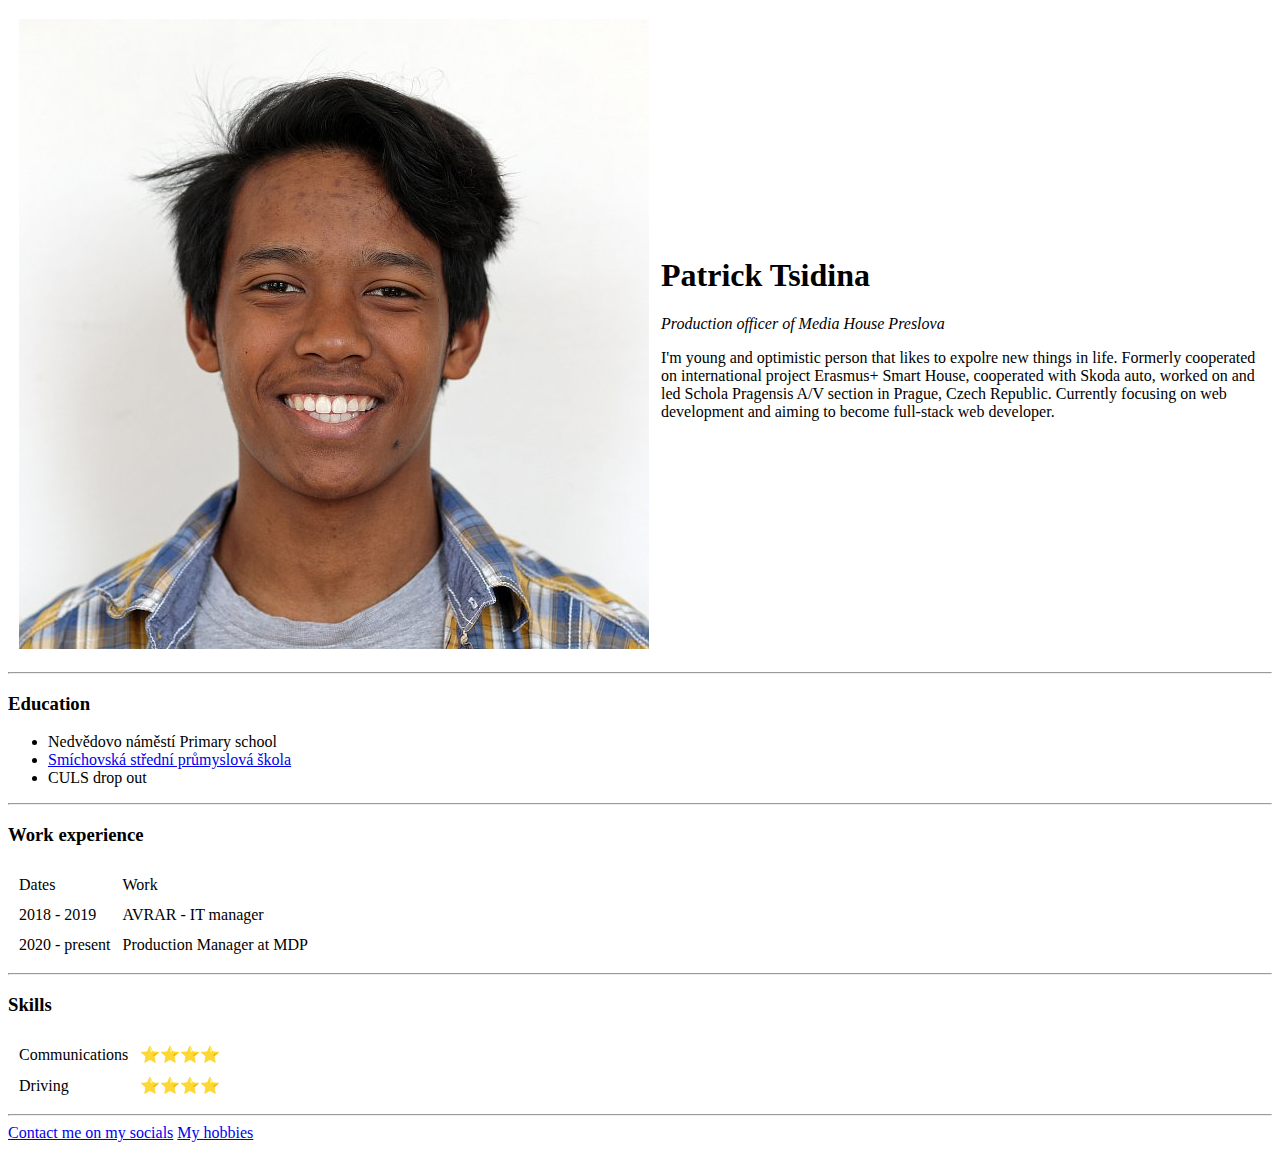
==== index.html @ 0da5a759 "Init cv files" ====
<!DOCTYPE html>
<html lang="en">
<head>
    <meta charset="UTF-8">
    <meta name="viewport" content="width=device-width, initial-scale=1.0">
    <title>Patrick's personal site</title>
</head>
<body>
    <table cellspacing="10">
        <tr>
            <td><img src="images/IMG_0551.JPG" alt="patrick profile picture"></td>
            <td>
                <h1>Patrick Tsidina</h1>
                <p><em>Production officer of Media House Preslova</em></p>
                <p>I'm young and optimistic person that likes to expolre new things in life. Formerly cooperated on international project Erasmus+ Smart House, 
                    cooperated with Skoda auto, worked on and led Schola Pragensis A/V section in Prague, Czech Republic. Currently focusing on web development
                    and aiming to become full-stack web developer.</p>
            </td>
        </tr>
    </table>
    <hr>
    <h3>Education</h3>
    <ul>
        <li>Nedvědovo náměstí Primary school</li>
        <li><a href="https://www.ssps.cz">Smíchovská střední průmyslová škola</a></li>
        <li>CULS drop out</li>
    </ul>
    <hr>
    <h3>Work experience</h3>
    <table cellspacing="10">
        <thead>
            <tr>
                <td>Dates</td>
                <td>Work</td>
            </tr>
        </thead>
        <tbody>
            <tr>
                <td>2018 - 2019</td>
                <td>AVRAR - IT manager</td>
            </tr>
            <tr>
                <td>2020 - present</td>
                <td>Production Manager at MDP</td>
            </tr>
        </tbody>
    </table>
    <hr>
    <h3>Skills</h3>
    <table cellspacing="10">
            <tr>
                <td>Communications</td>
                <td>⭐⭐⭐⭐</td>
            </tr>
            <tr>
                <td>Driving</td>
                <td>⭐⭐⭐⭐</td>
            </tr>
    </table>
    <hr>
    <a href="socials.html">Contact me on my socials</a>
    <a href="hobbies.html">My hobbies</a>
</body>
</html>
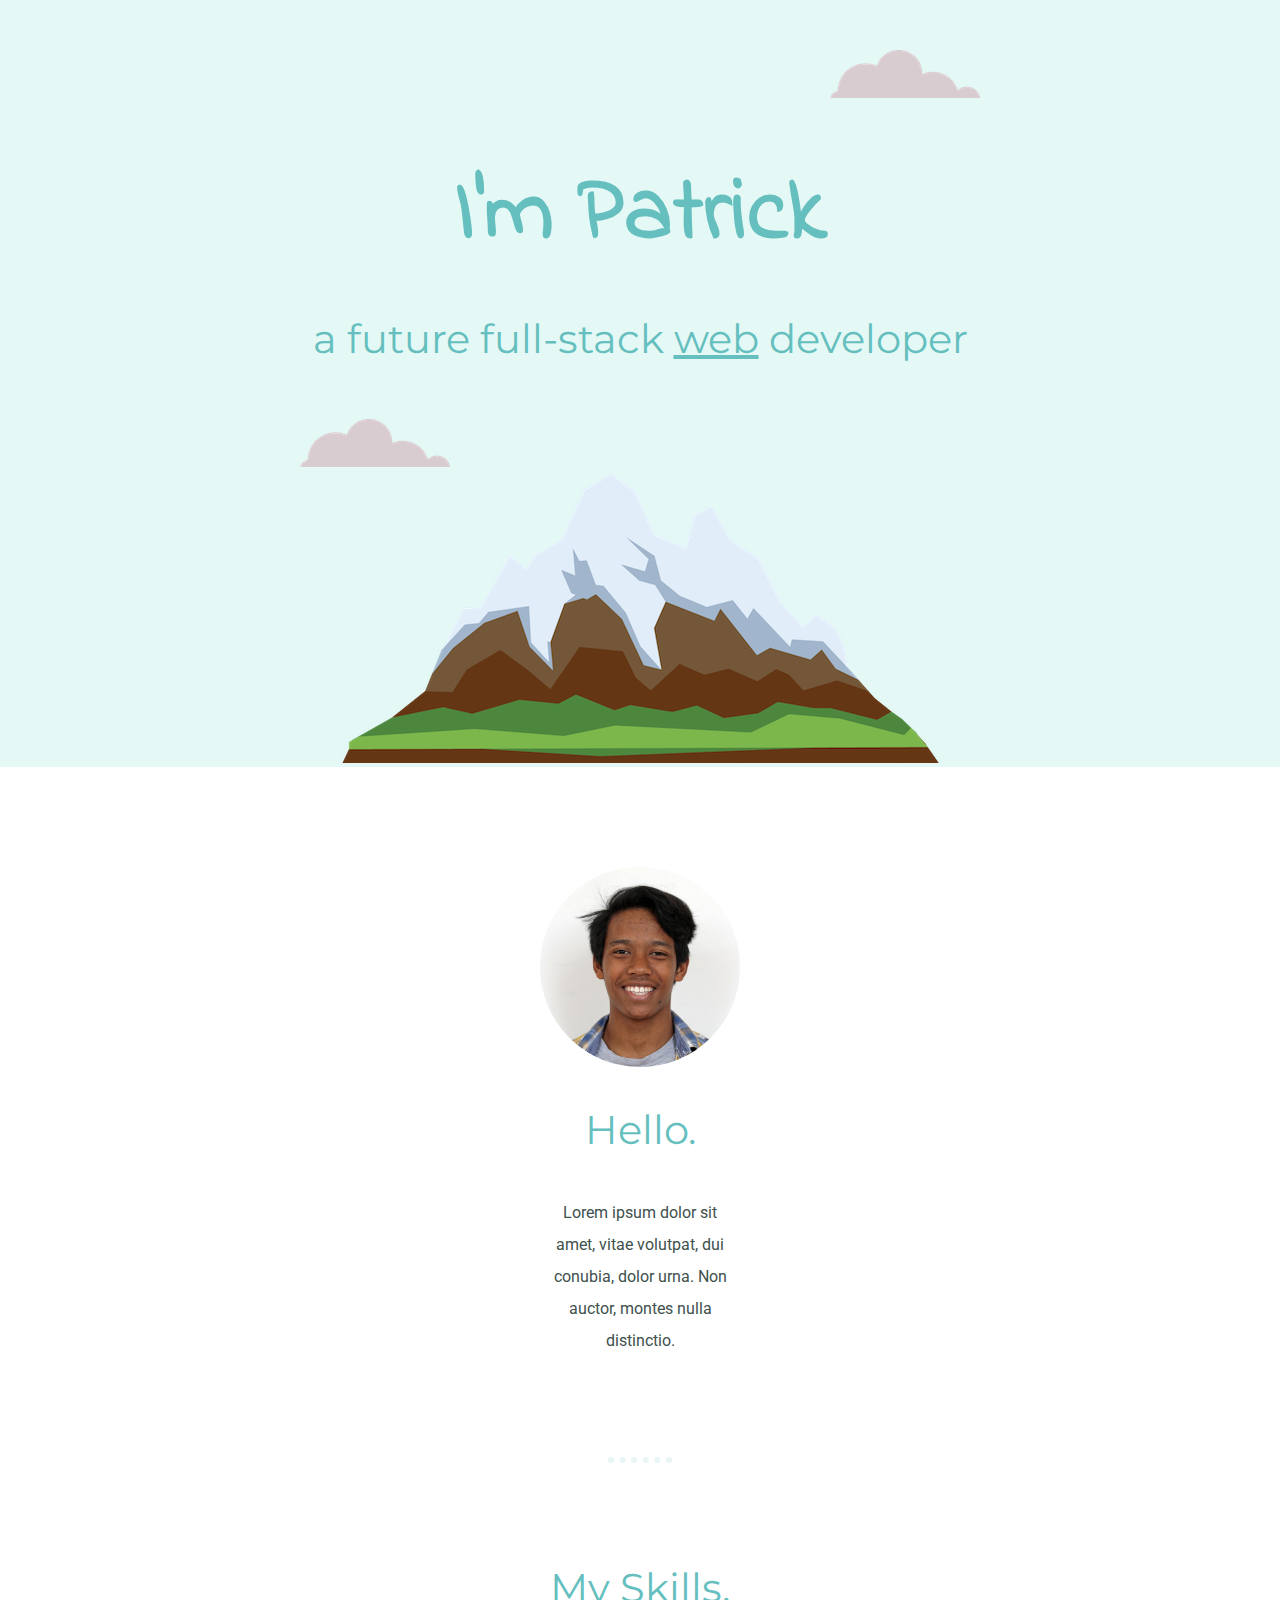
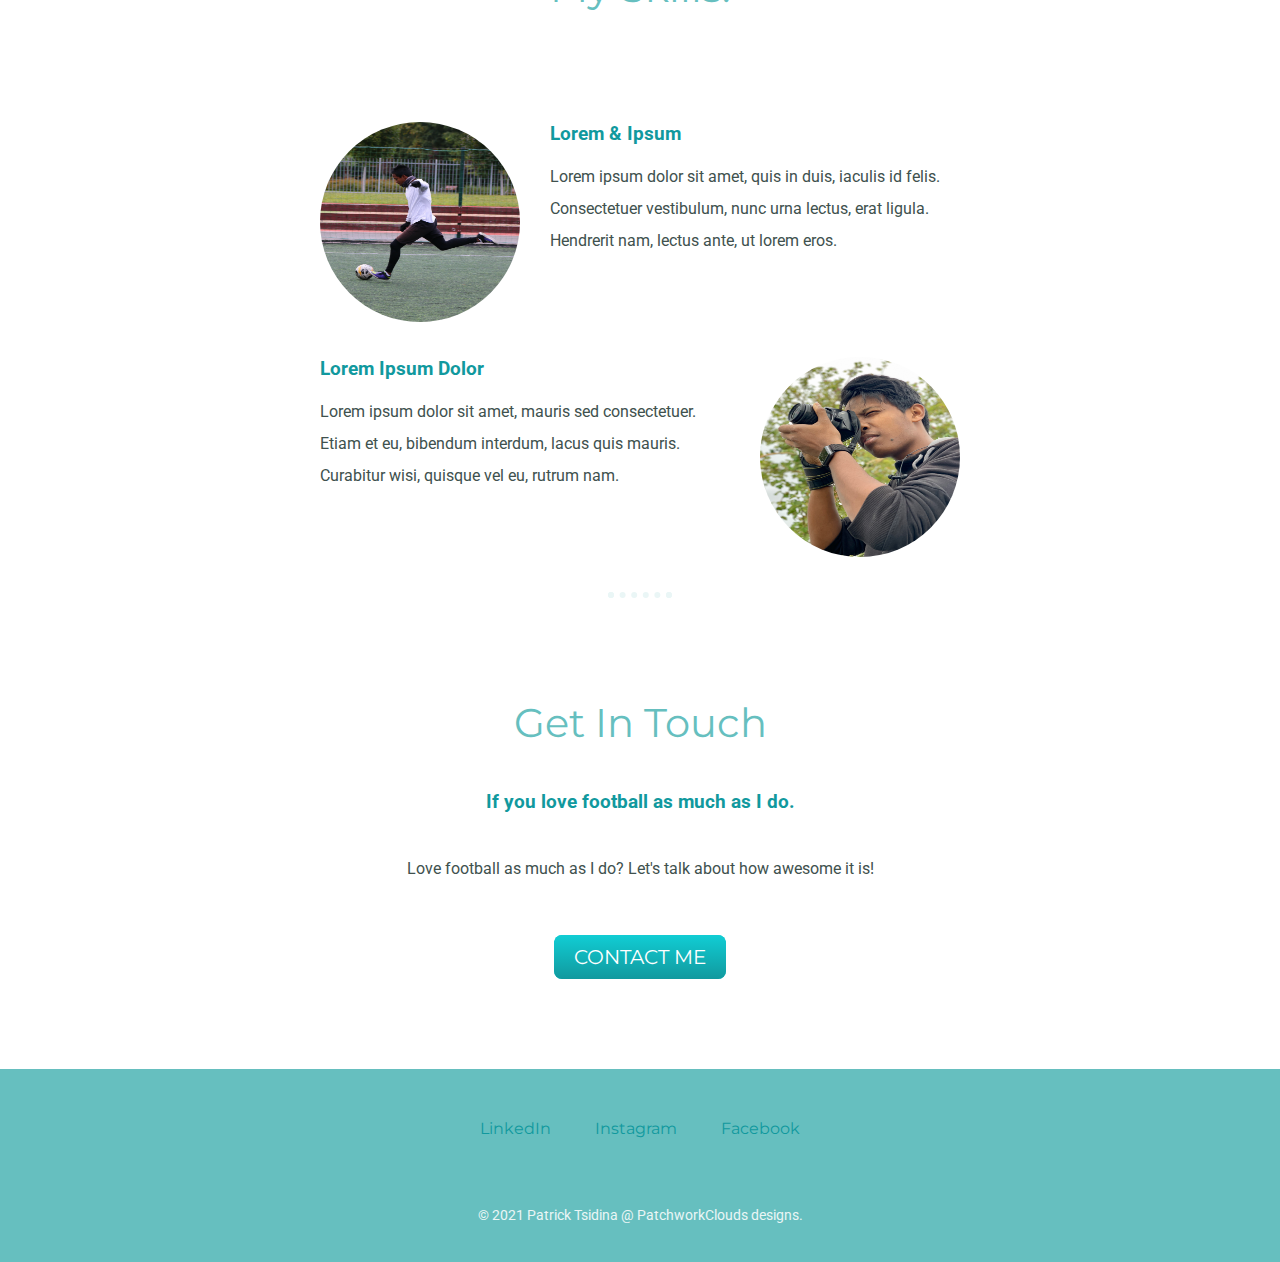
==== commit 11fce1af: "New site do not visit until further notice" ====
--- a/index.html
+++ b/index.html
@@ -1,64 +1,55 @@
 <!DOCTYPE html>
 <html lang="en">
-<head>
-    <meta charset="UTF-8">
-    <meta name="viewport" content="width=device-width, initial-scale=1.0">
-    <title>Patrick's personal site</title>
-</head>
-<body>
-    <table cellspacing="10">
-        <tr>
-            <td><img src="images/IMG_0551.JPG" alt="patrick profile picture"></td>
-            <td>
-                <h1>Patrick Tsidina</h1>
-                <p><em>Production officer of Media House Preslova</em></p>
-                <p>I'm young and optimistic person that likes to expolre new things in life. Formerly cooperated on international project Erasmus+ Smart House, 
-                    cooperated with Skoda auto, worked on and led Schola Pragensis A/V section in Prague, Czech Republic. Currently focusing on web development
-                    and aiming to become full-stack web developer.</p>
-            </td>
-        </tr>
-    </table>
-    <hr>
-    <h3>Education</h3>
-    <ul>
-        <li>Nedvědovo náměstí Primary school</li>
-        <li><a href="https://www.ssps.cz">Smíchovská střední průmyslová škola</a></li>
-        <li>CULS drop out</li>
-    </ul>
-    <hr>
-    <h3>Work experience</h3>
-    <table cellspacing="10">
-        <thead>
-            <tr>
-                <td>Dates</td>
-                <td>Work</td>
-            </tr>
-        </thead>
-        <tbody>
-            <tr>
-                <td>2018 - 2019</td>
-                <td>AVRAR - IT manager</td>
-            </tr>
-            <tr>
-                <td>2020 - present</td>
-                <td>Production Manager at MDP</td>
-            </tr>
-        </tbody>
-    </table>
-    <hr>
-    <h3>Skills</h3>
-    <table cellspacing="10">
-            <tr>
-                <td>Communications</td>
-                <td>⭐⭐⭐⭐</td>
-            </tr>
-            <tr>
-                <td>Driving</td>
-                <td>⭐⭐⭐⭐</td>
-            </tr>
-    </table>
-    <hr>
-    <a href="socials.html">Contact me on my socials</a>
-    <a href="hobbies.html">My hobbies</a>
-</body>
+    <head>
+        <meta charset="UTF-8">
+        <meta name="viewport" content="width=device-width, initial-scale=1.0">
+        <title>Patrick Tsidina</title>
+        <link rel="stylesheet" href="CSS/styles.css">
+        <link rel="icon" href="favicon.ico">
+        <link rel="preconnect" href="https://fonts.gstatic.com"> 
+        <link href="https://fonts.googleapis.com/css2?family=Indie+Flower&family=Montserrat:ital,wght@1,300&family=Roboto&display=swap" rel="stylesheet">
+    </head>
+    <body> 
+        <div class="top-container">
+            <img class="top-cloud" src="images/cloud.png" alt="cloud-img">
+            <h1>I'm Patrick</h1>
+            <h2>a future full-stack <span class="web">web</span> developer</h2>
+            <img class="bottom-cloud" src="images/cloud.png" alt="cloud-img">
+            <img src="images/mountain.png" alt="mountain-img">
+        </div>
+        <div class="middle-container">
+            <div class="profile">
+                <img class="beautifypic" src="images/patrick.JPG" alt="patrick-profile">
+                <h2>Hello.</h2>
+                <p class="intro">Lorem ipsum dolor sit amet, vitae volutpat, dui conubia, dolor urna. Non auctor, montes nulla distinctio.</p>
+            </div>
+            <hr>
+            <div class="skills">
+                <h2>My Skills.</h2>
+                <div class="skill-row">
+                    <img class="beautifypic football" src="images/football.JPG" alt="patrick-football">
+                    <h3>Lorem & Ipsum</h3>
+                    <p>Lorem ipsum dolor sit amet, quis in duis, iaculis id felis. Consectetuer vestibulum, nunc urna lectus, erat ligula. Hendrerit nam, lectus ante, ut lorem eros.</p>
+                </div>
+                <div class="skill-row">
+                    <img class="beautifypic photography" src="images/photography.jpg" alt="patrick-photography">
+                    <h3>Lorem Ipsum Dolor</h3>
+                    <p>Lorem ipsum dolor sit amet, mauris sed consectetuer. Etiam et eu, bibendum interdum, lacus quis mauris. Curabitur wisi, quisque vel eu, rutrum nam.</p>
+                </div>
+            </div>
+            <hr>
+            <div class="contact-me">
+                <h2>Get In Touch</h2>
+                <h3>If you love football as much as I do.</h3>
+                <p class="contact-message">Love football as much as I do? Let's talk about how awesome it is!</p>
+                <a class="btn" href="mailto:patricktsidina@icloud.com">CONTACT ME</a>
+              </div>
+        </div>         
+        <div class="bottom-container">
+            <a class="footer-link" href="https://www.linkedin.com/in/patricktsidina/">LinkedIn</a>
+            <a class="footer-link" href="https://www.instagram.com/patchworkclouds/">Instagram</a>
+            <a class="footer-link" href="https://www.facebook.com/iPaprick/">Facebook</a>
+            <p class="copyright">© 2021 Patrick Tsidina @ PatchworkClouds designs.</p>
+        </div>
+    </body>
 </html>--- a/CSS/styles.css
+++ b/CSS/styles.css
@@ -0,0 +1,127 @@
+body {
+  color: #40514e;
+  margin: 0;
+  text-align: center;
+  font-family: "Roboto", sans-serif;
+}
+h1 {
+  font-size: 5.625rem;
+  margin: 50px auto 0 auto;
+  font-family: "Indie Flower", cursive;
+  color: #66bfbf;
+}
+h2 {
+  font-family: "Montserrat", sans-serif;
+  font-size: 2.5rem;
+  font-weight: normal;
+  padding-bottom: 10px;
+  color: #66bfbf;
+}
+h3 {
+  color: #11999e;
+  margin: 0;
+  font-size: 1.2rem;
+}
+p {
+  line-height: 2;
+}
+a {
+  color: #11999e;
+  font-family: "Montserrat", sans-serif;
+  margin: 10px 20px;
+  text-decoration: none;
+}
+a:hover {
+  color: #eaf6f6;
+}
+hr {
+  border: dotted #eaf6f6 6px;
+  border-bottom: none;
+  width: 4%;
+  margin: 100px auto;
+}
+.top-container {
+  background-color: #e4f9f5;
+  position: relative;
+  padding-top: 100px;
+}
+.middle-container {
+  margin: 100px 0;
+}
+.bottom-container {
+  background-color: #66bfbf;
+  padding: 50px 0 20px;
+}
+.web {
+  text-decoration: underline;
+}
+.intro {
+  width: 30%;
+  margin: auto;
+}
+.top-cloud {
+  position: absolute;
+  right: 300px;
+  top: 50px;
+}
+.bottom-cloud {
+  position: absolute;
+  left: 300px;
+  bottom: 300px;
+}
+.profile {
+  width: 50%;
+  margin: auto;
+}
+.skill-row {
+  width: 50%;
+  margin: 100px auto;
+  text-align: left;
+}
+.beautifypic {
+  height: 200px;
+  width: 200px;
+  border-radius: 50%;
+}
+.football {
+  float: left;
+  margin-right: 30px;
+}
+.photography {
+  float: right;
+  margin-left: 30px;
+}
+.copyright {
+  color: #eaf6f6;
+  padding-top: 50px;
+  font-size: 0.85rem;
+}
+.contact-message {
+  width: 40%;
+  margin: 40px auto 60px;
+}
+.btn {
+  background: #11cdd4;
+  background-image: -webkit-linear-gradient(top, #11cdd4, #11999e);
+  background-image: -moz-linear-gradient(top, #11cdd4, #11999e);
+  background-image: -ms-linear-gradient(top, #11cdd4, #11999e);
+  background-image: -o-linear-gradient(top, #11cdd4, #11999e);
+  background-image: linear-gradient(to bottom, #11cdd4, #11999e);
+  -webkit-border-radius: 8;
+  -moz-border-radius: 8;
+  border-radius: 8px;
+  font-family: "Montserrat", sans-serif;
+  color: #ffffff;
+  font-size: 20px;
+  padding: 10px 20px 10px 20px;
+  text-decoration: none;
+}
+.btn:hover {
+  background: #30e3cb;
+  background-image: -webkit-linear-gradient(top, #30e3cb, #2bc4ad);
+  background-image: -moz-linear-gradient(top, #30e3cb, #2bc4ad);
+  background-image: -ms-linear-gradient(top, #30e3cb, #2bc4ad);
+  background-image: -o-linear-gradient(top, #30e3cb, #2bc4ad);
+  background-image: linear-gradient(to bottom, #30e3cb, #2bc4ad);
+  text-decoration: none;
+}
